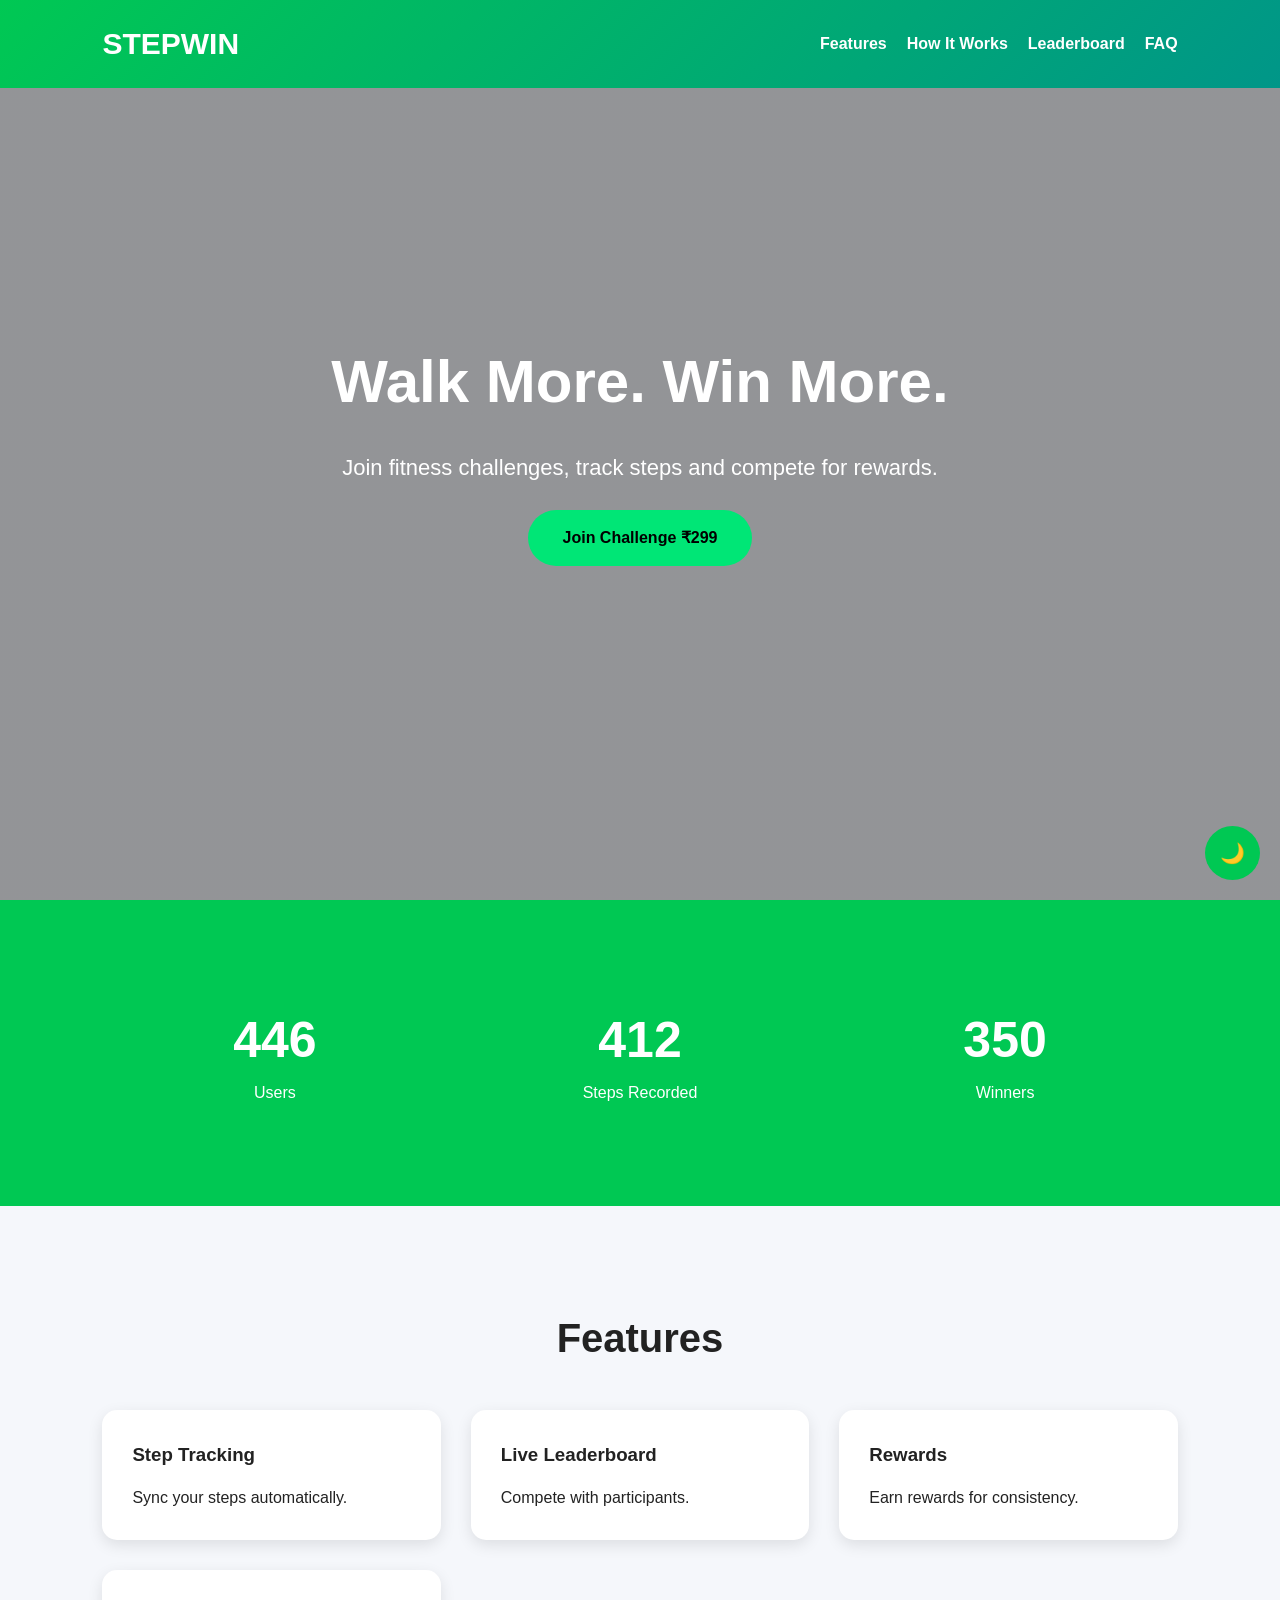
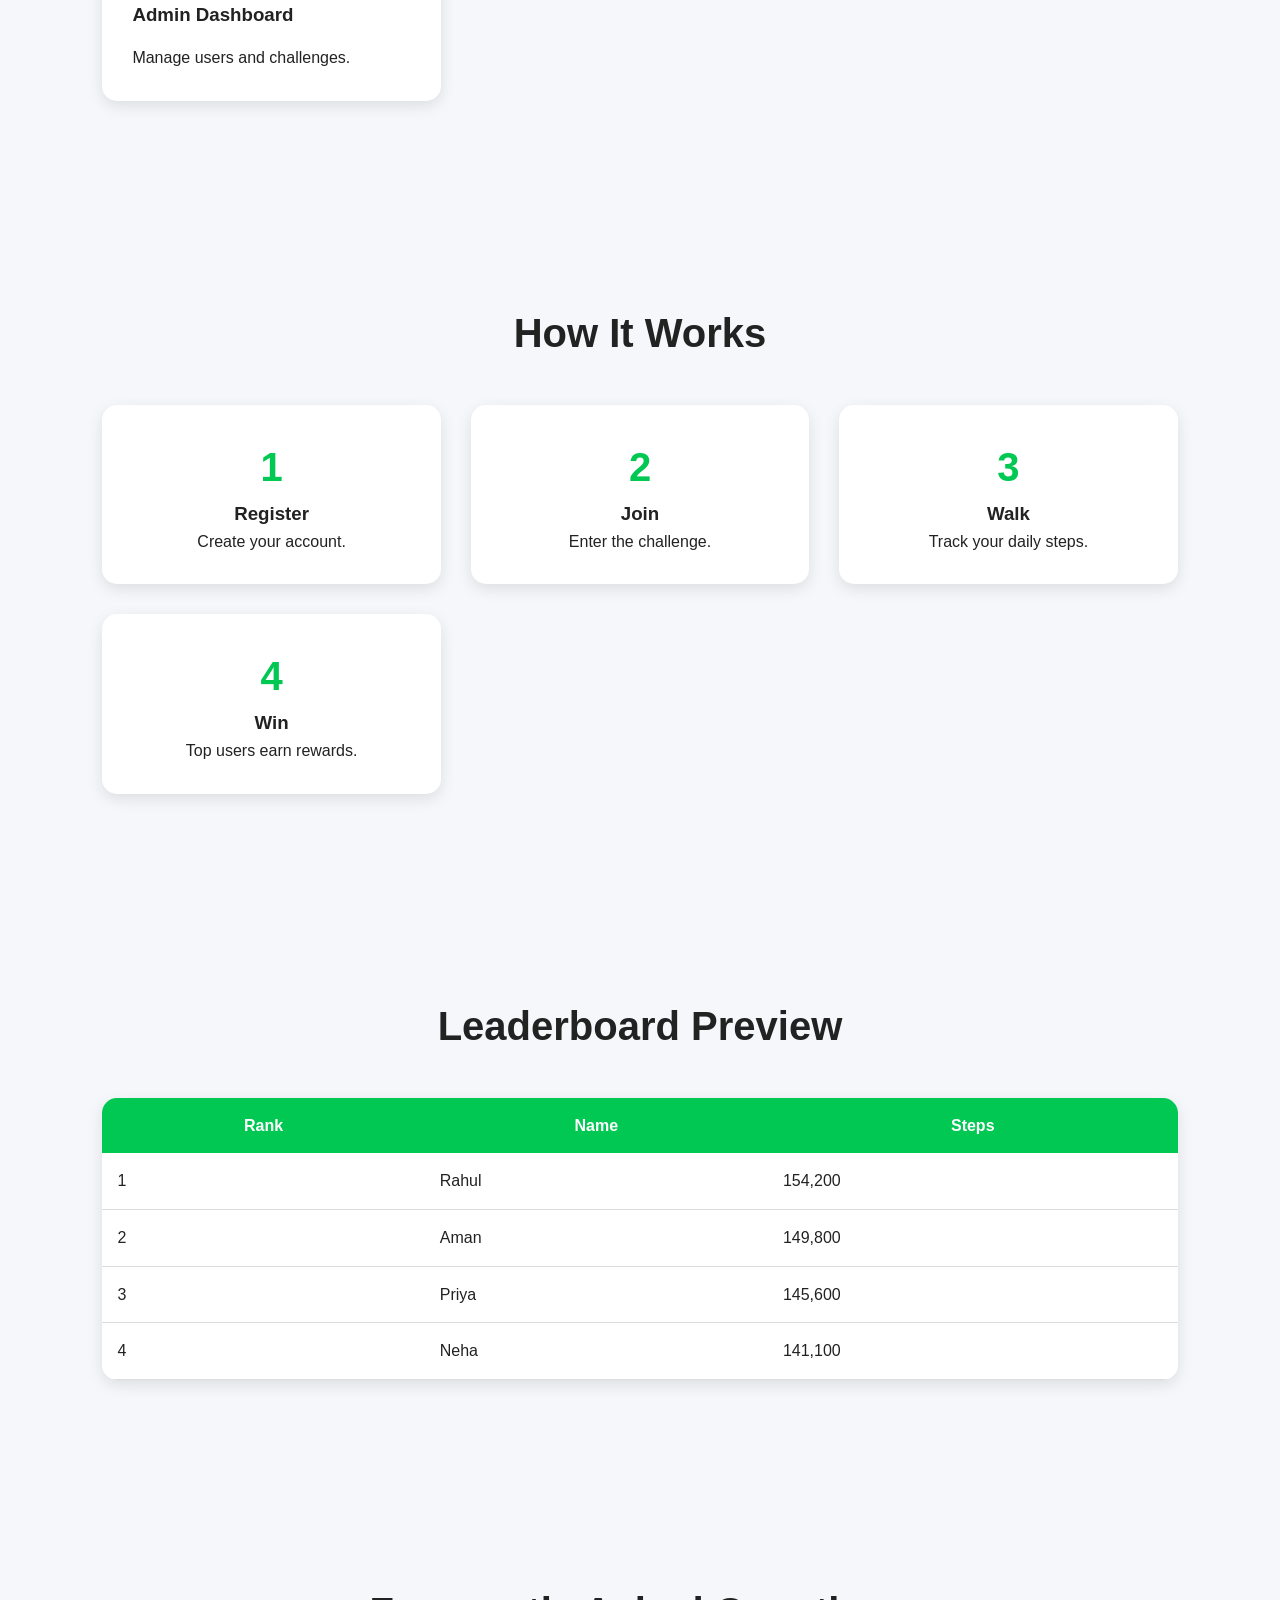
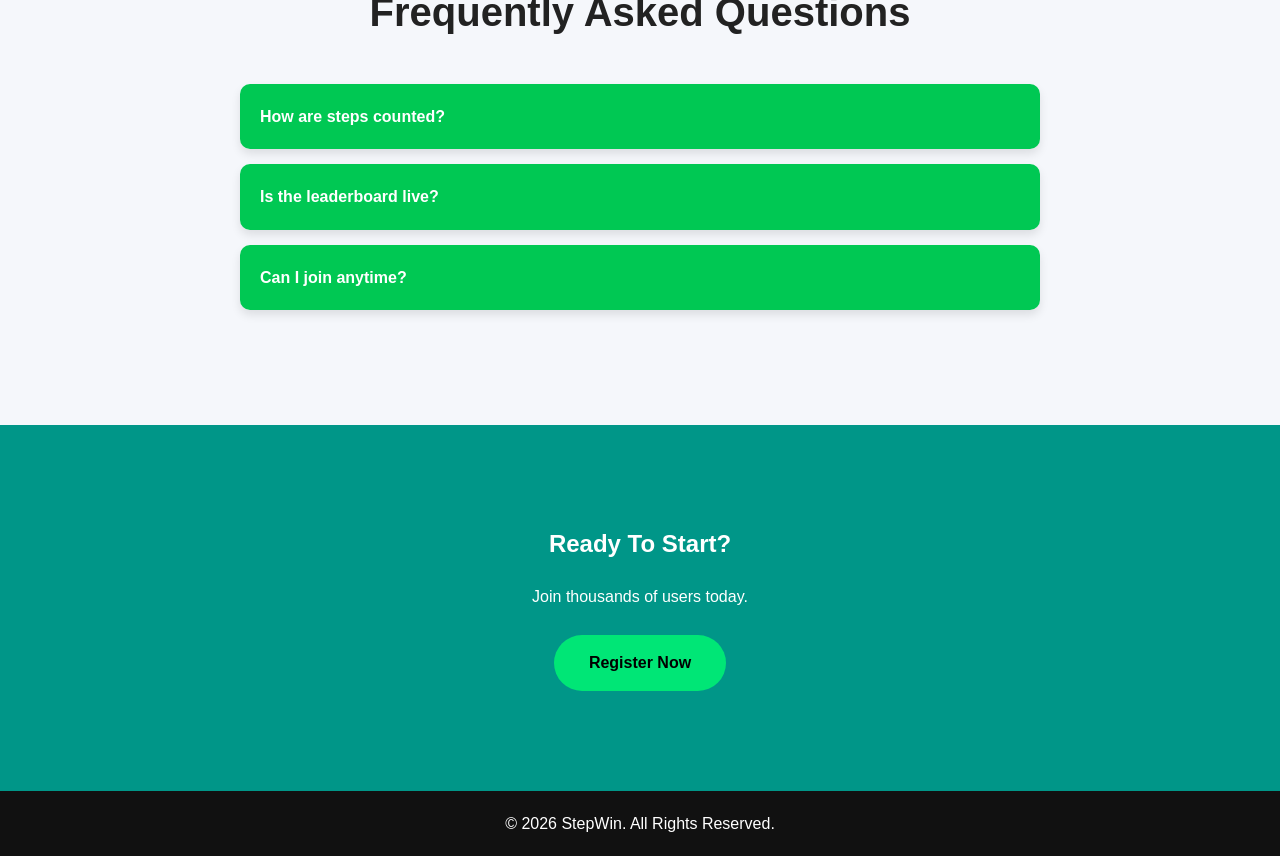
==== index.html @ 6394587a "Add initial HTML structure for StepWin app Initial commit of the StepWin application HTML structure," ====
<!DOCTYPE html>
<html lang="en">
<head>
<meta charset="UTF-8">
<meta name="viewport" content="width=device-width, initial-scale=1.0">
<title>StepWin - Walk More, Win More</title>

<style>
*{
margin:0;
padding:0;
box-sizing:border-box;
font-family:Arial, sans-serif;
}

body{
background:#f5f7fb;
color:#222;
line-height:1.6;
}

header{
background:linear-gradient(135deg,#00c853,#009688);
color:white;
padding:20px 8%;
position:fixed;
width:100%;
top:0;
z-index:1000;
}

nav{
display:flex;
justify-content:space-between;
align-items:center;
}

.logo{
font-size:30px;
font-weight:bold;
}

nav ul{
display:flex;
list-style:none;
gap:20px;
}

nav a{
color:white;
text-decoration:none;
font-weight:bold;
}

.hero{
height:100vh;
display:flex;
justify-content:center;
align-items:center;
text-align:center;
background:linear-gradient(rgba(0,0,0,.4),rgba(0,0,0,.4)),
url('https://images.unsplash.com/photo-1517836357463-d25dfeac3438?w=1200');
background-size:cover;
background-position:center;
color:white;
padding:20px;
}

.hero-content h1{
font-size:60px;
margin-bottom:20px;
}

.hero-content p{
font-size:22px;
margin-bottom:25px;
}

.btn{
display:inline-block;
padding:15px 35px;
background:#00e676;
color:black;
font-weight:bold;
border-radius:30px;
text-decoration:none;
transition:.3s;
}

.btn:hover{
background:white;
}

section{
padding:100px 8%;
}

.section-title{
text-align:center;
font-size:40px;
margin-bottom:40px;
}

.features{
display:grid;
grid-template-columns:repeat(auto-fit,minmax(250px,1fr));
gap:30px;
}

.card{
background:white;
padding:30px;
border-radius:15px;
box-shadow:0 5px 15px rgba(0,0,0,.1);
transition:.3s;
}

.card:hover{
transform:translateY(-10px);
}

.card h3{
margin-bottom:15px;
}

.stats{
background:#00c853;
color:white;
display:grid;
grid-template-columns:repeat(auto-fit,minmax(200px,1fr));
text-align:center;
gap:20px;
}

.stat-box h2{
font-size:50px;
}

.steps{
display:grid;
grid-template-columns:repeat(auto-fit,minmax(250px,1fr));
gap:30px;
}

.step{
background:white;
padding:30px;
border-radius:15px;
box-shadow:0 5px 15px rgba(0,0,0,.1);
text-align:center;
}

.step span{
font-size:40px;
font-weight:bold;
color:#00c853;
}

.leaderboard{
background:white;
border-radius:15px;
overflow:hidden;
box-shadow:0 5px 15px rgba(0,0,0,.1);
}

table{
width:100%;
border-collapse:collapse;
}

th{
background:#00c853;
color:white;
padding:15px;
}

td{
padding:15px;
border-bottom:1px solid #ddd;
}

.faq{
max-width:800px;
margin:auto;
}

.faq-item{
background:white;
margin-bottom:15px;
border-radius:10px;
overflow:hidden;
box-shadow:0 5px 10px rgba(0,0,0,.1);
}

.faq-question{
padding:20px;
cursor:pointer;
font-weight:bold;
background:#00c853;
color:white;
}

.faq-answer{
padding:20px;
display:none;
}

.contact{
text-align:center;
background:#009688;
color:white;
}

.contact h2{
margin-bottom:20px;
}

footer{
background:#111;
color:white;
text-align:center;
padding:20px;
}

.darkmode{
position:fixed;
right:20px;
bottom:20px;
padding:15px;
border:none;
border-radius:50%;
cursor:pointer;
background:#00c853;
font-size:20px;
}

.dark{
background:#121212;
color:white;
}

.dark .card,
.dark .step,
.dark .faq-item,
.dark .leaderboard{
background:#1e1e1e;
color:white;
}

.dark td{
border-color:#333;
}

@media(max-width:768px){

.hero-content h1{
font-size:40px;
}

.section-title{
font-size:30px;
}

nav ul{
display:none;
}

}
</style>
</head>

<body>

<header>
<nav>
<div class="logo">STEPWIN</div>

<ul>
<li><a href="#features">Features</a></li>
<li><a href="#how">How It Works</a></li>
<li><a href="#leaderboard">Leaderboard</a></li>
<li><a href="#faq">FAQ</a></li>
</ul>
</nav>
</header>

<section class="hero">
<div class="hero-content">
<h1>Walk More. Win More.</h1>
<p>Join fitness challenges, track steps and compete for rewards.</p>
<a href="#" class="btn">Join Challenge ₹299</a>
</div>
</section>

<section class="stats">
<div class="stat-box">
<h2 id="users">0</h2>
<p>Users</p>
</div>

<div class="stat-box">
<h2 id="steps">0</h2>
<p>Steps Recorded</p>
</div>

<div class="stat-box">
<h2 id="winners">0</h2>
<p>Winners</p>
</div>
</section>

<section id="features">
<h2 class="section-title">Features</h2>

<div class="features">

<div class="card">
<h3>Step Tracking</h3>
<p>Sync your steps automatically.</p>
</div>

<div class="card">
<h3>Live Leaderboard</h3>
<p>Compete with participants.</p>
</div>

<div class="card">
<h3>Rewards</h3>
<p>Earn rewards for consistency.</p>
</div>

<div class="card">
<h3>Admin Dashboard</h3>
<p>Manage users and challenges.</p>
</div>

</div>
</section>

<section id="how">
<h2 class="section-title">How It Works</h2>

<div class="steps">

<div class="step">
<span>1</span>
<h3>Register</h3>
<p>Create your account.</p>
</div>

<div class="step">
<span>2</span>
<h3>Join</h3>
<p>Enter the challenge.</p>
</div>

<div class="step">
<span>3</span>
<h3>Walk</h3>
<p>Track your daily steps.</p>
</div>

<div class="step">
<span>4</span>
<h3>Win</h3>
<p>Top users earn rewards.</p>
</div>

</div>
</section>

<section id="leaderboard">
<h2 class="section-title">Leaderboard Preview</h2>

<div class="leaderboard">

<table>

<tr>
<th>Rank</th>
<th>Name</th>
<th>Steps</th>
</tr>

<tr>
<td>1</td>
<td>Rahul</td>
<td>154,200</td>
</tr>

<tr>
<td>2</td>
<td>Aman</td>
<td>149,800</td>
</tr>

<tr>
<td>3</td>
<td>Priya</td>
<td>145,600</td>
</tr>

<tr>
<td>4</td>
<td>Neha</td>
<td>141,100</td>
</tr>

</table>

</div>
</section>

<section id="faq">
<h2 class="section-title">Frequently Asked Questions</h2>

<div class="faq">

<div class="faq-item">
<div class="faq-question">How are steps counted?</div>
<div class="faq-answer">
Automatically through supported health apps.
</div>
</div>

<div class="faq-item">
<div class="faq-question">Is the leaderboard live?</div>
<div class="faq-answer">
Yes, rankings update automatically.
</div>
</div>

<div class="faq-item">
<div class="faq-question">Can I join anytime?</div>
<div class="faq-answer">
You can join active challenges.
</div>
</div>

</div>
</section>

<section class="contact">
<h2>Ready To Start?</h2>
<p>Join thousands of users today.</p>
<br>
<a href="#" class="btn">Register Now</a>
</section>

<footer>
<p>© 2026 StepWin. All Rights Reserved.</p>
</footer>

<button class="darkmode">🌙</button>

<script>

function animateValue(id,start,end,duration){

let obj=document.getElementById(id);

let range=end-start;

let current=start;

let increment=end>start?1:-1;

let stepTime=Math.abs(Math.floor(duration/range));

let timer=setInterval(function(){

current+=increment;

obj.innerHTML=current.toLocaleString();

if(current==end){
clearInterval(timer);
}

},stepTime);

}

animateValue("users",0,12000,2000);
animateValue("steps",0,500000,3000);
animateValue("winners",0,350,2000);

document.querySelectorAll(".faq-question")
.forEach(item=>{

item.addEventListener("click",()=>{

let answer=item.nextElementSibling;

if(answer.style.display==="block"){
answer.style.display="none";
}else{
answer.style.display="block";
}

});

});

let dark=document.querySelector(".darkmode");

dark.addEventListener("click",()=>{

document.body.classList.toggle("dark");

});

</script>

</body>
</html>
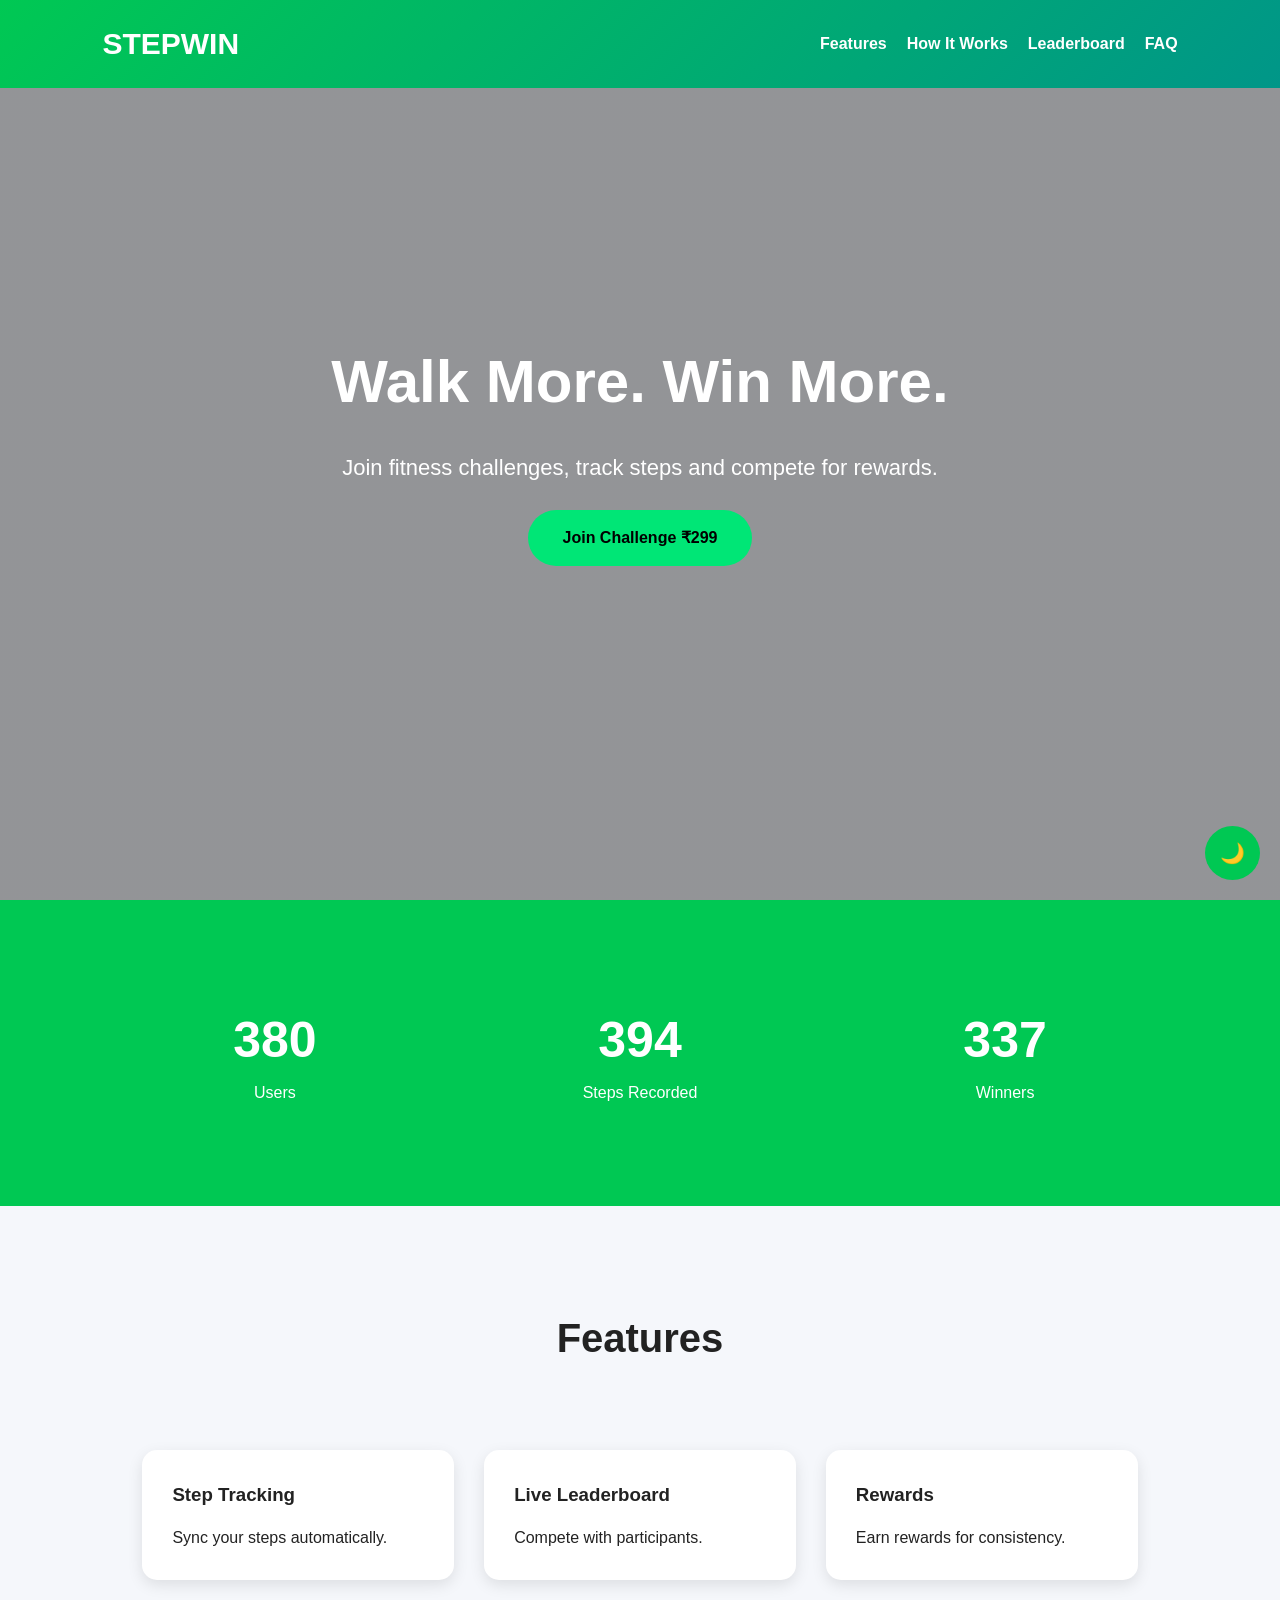
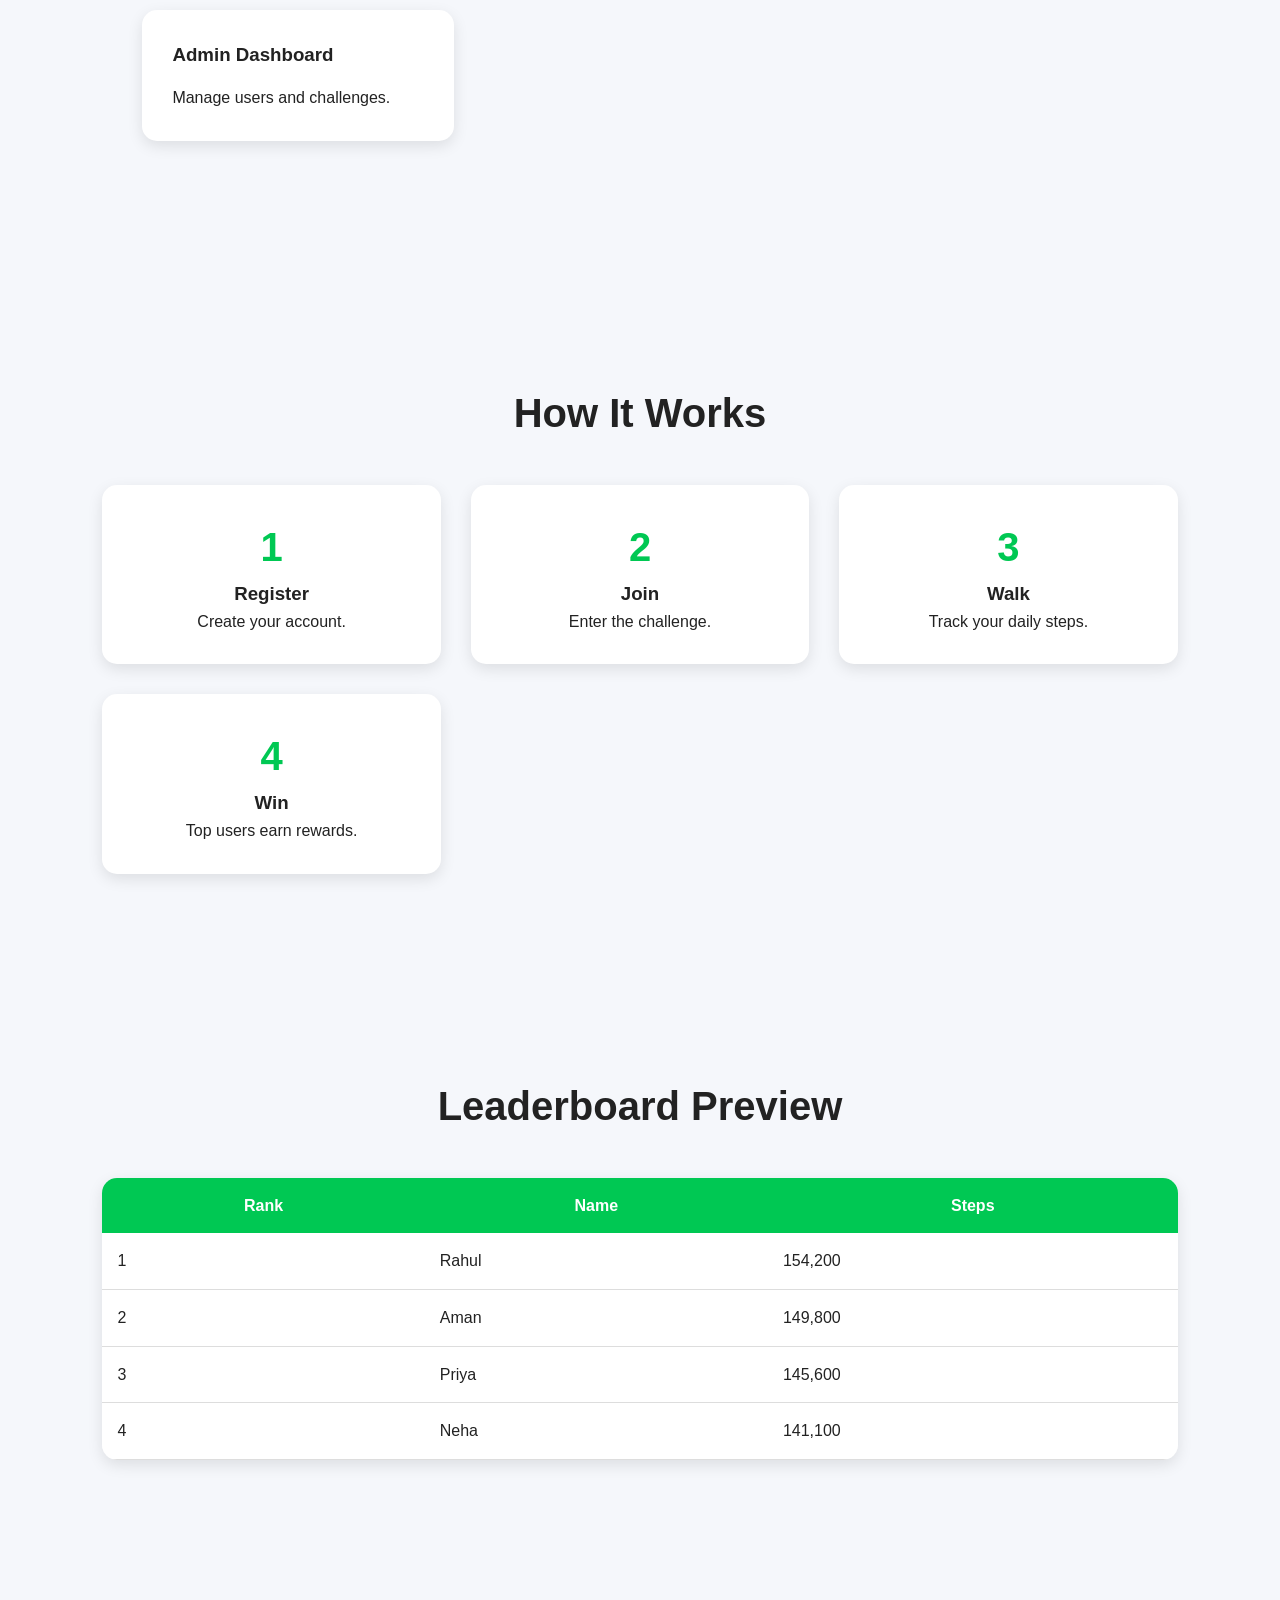
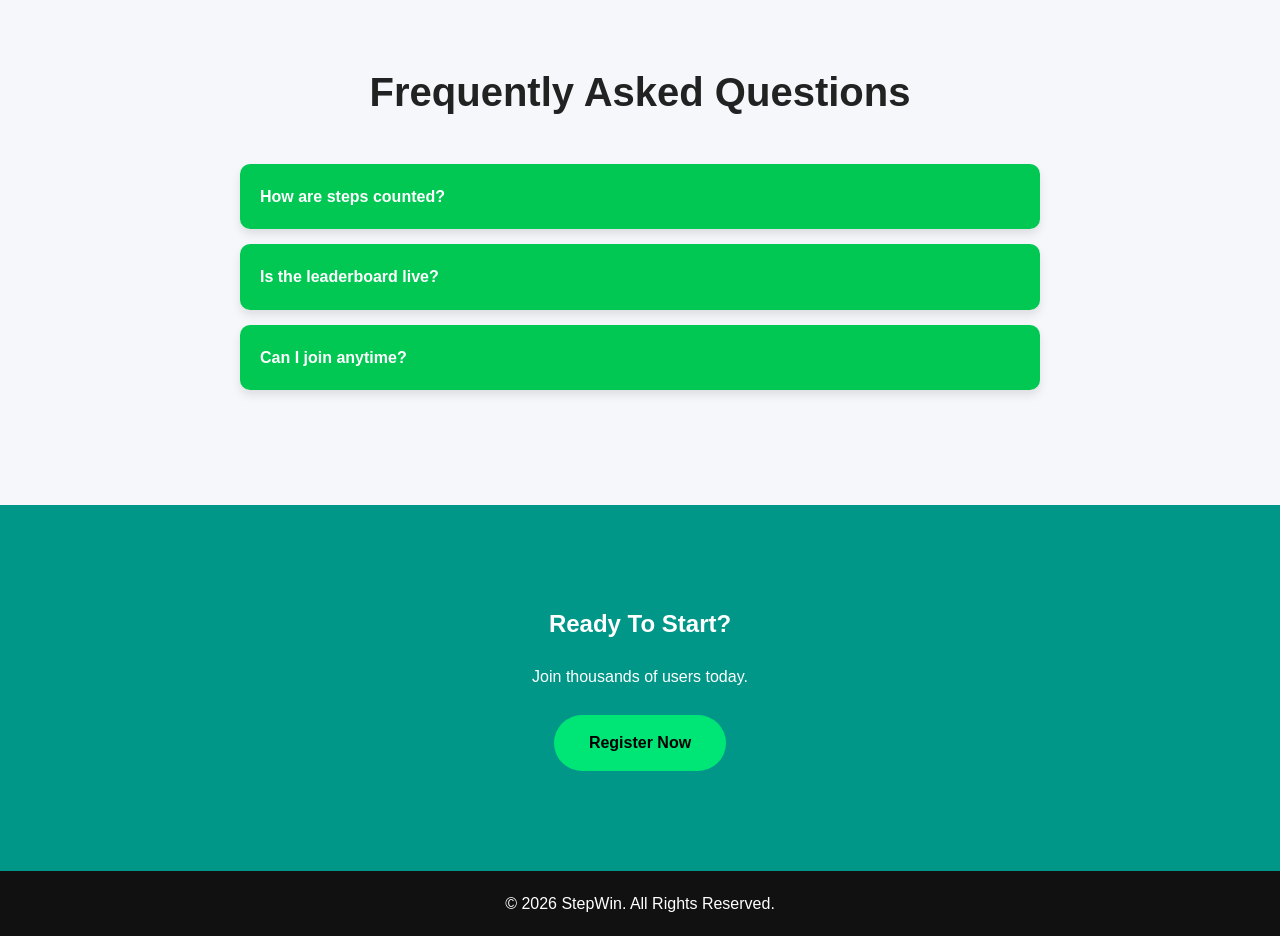
==== commit 8b1a7707: "Add stylesheet and script links to index.html" ====
--- a/index.html
+++ b/index.html
@@ -4,7 +4,11 @@
 <meta charset="UTF-8">
 <meta name="viewport" content="width=device-width, initial-scale=1.0">
 <title>StepWin - Walk More, Win More</title>
-
+  
+<link rel="stylesheet" href="style.css">
+<script src="script.js" defer></script>
+
+</head>
 <style>
 *{
 margin:0;
--- a/style.css
+++ b/style.css
@@ -0,0 +1,36 @@
+body{
+    margin:0;
+    font-family:Arial,sans-serif;
+    background:#f5f7fb;
+}
+
+.hero{
+    text-align:center;
+    padding:120px 20px;
+    background:linear-gradient(135deg,#00c853,#009688);
+    color:white;
+}
+
+.btn{
+    display:inline-block;
+    padding:12px 25px;
+    background:white;
+    color:#00c853;
+    text-decoration:none;
+    border-radius:25px;
+    font-weight:bold;
+}
+
+.features{
+    display:grid;
+    grid-template-columns:repeat(auto-fit,minmax(250px,1fr));
+    gap:20px;
+    padding:40px;
+}
+
+.card{
+    background:white;
+    padding:20px;
+    border-radius:12px;
+    box-shadow:0 2px 10px rgba(0,0,0,0.1);
+}
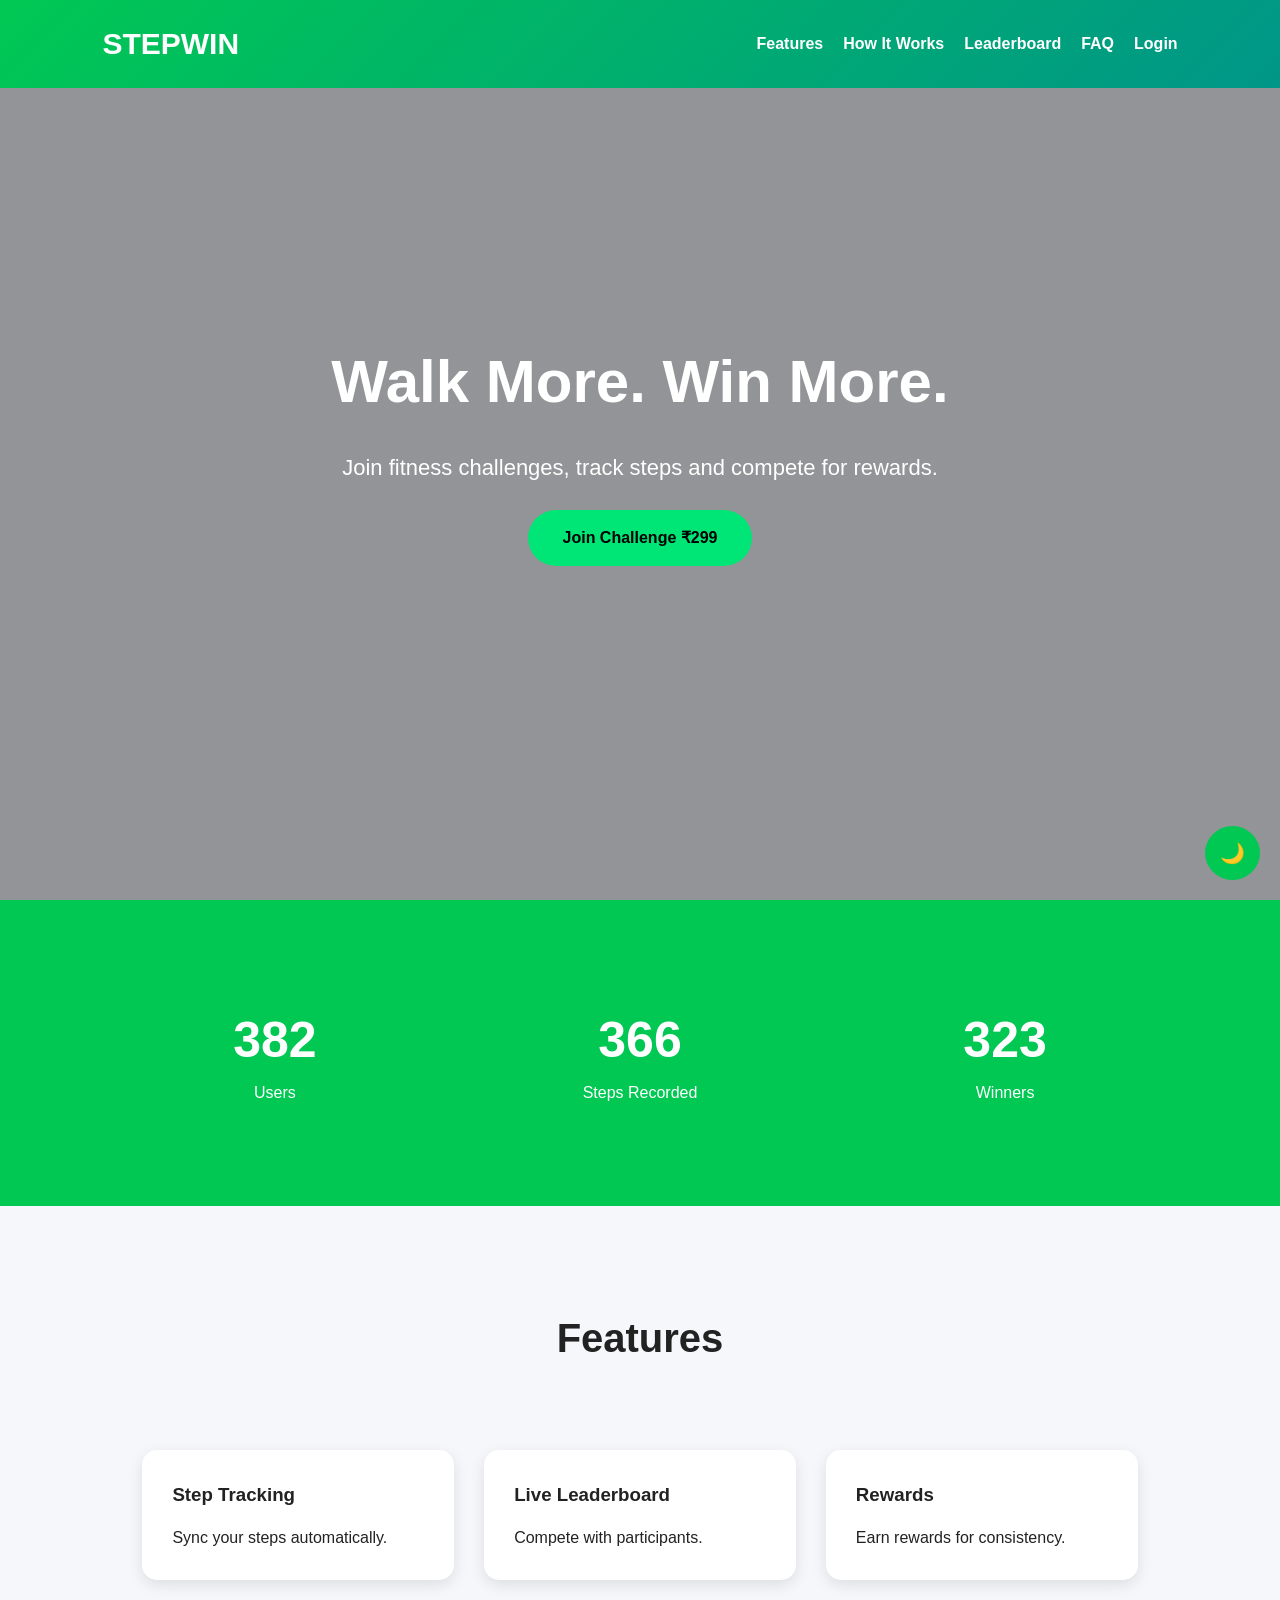
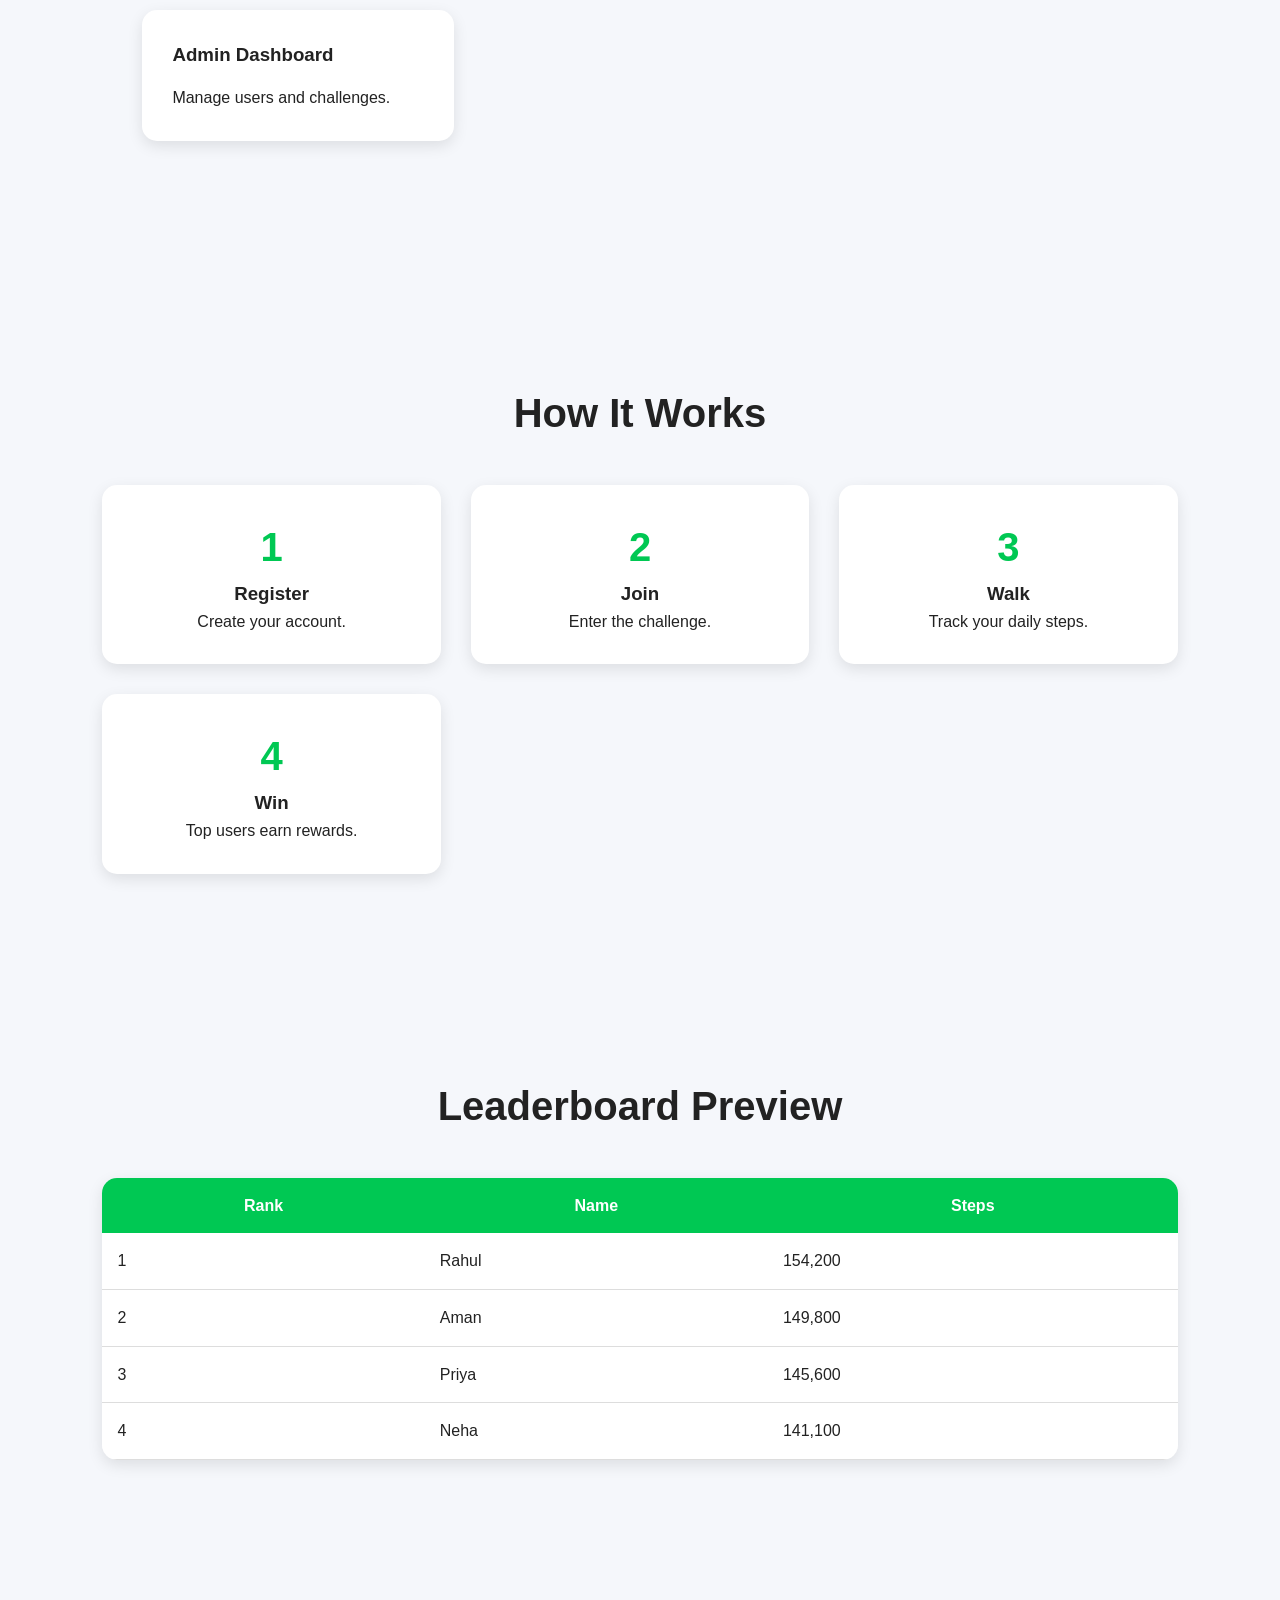
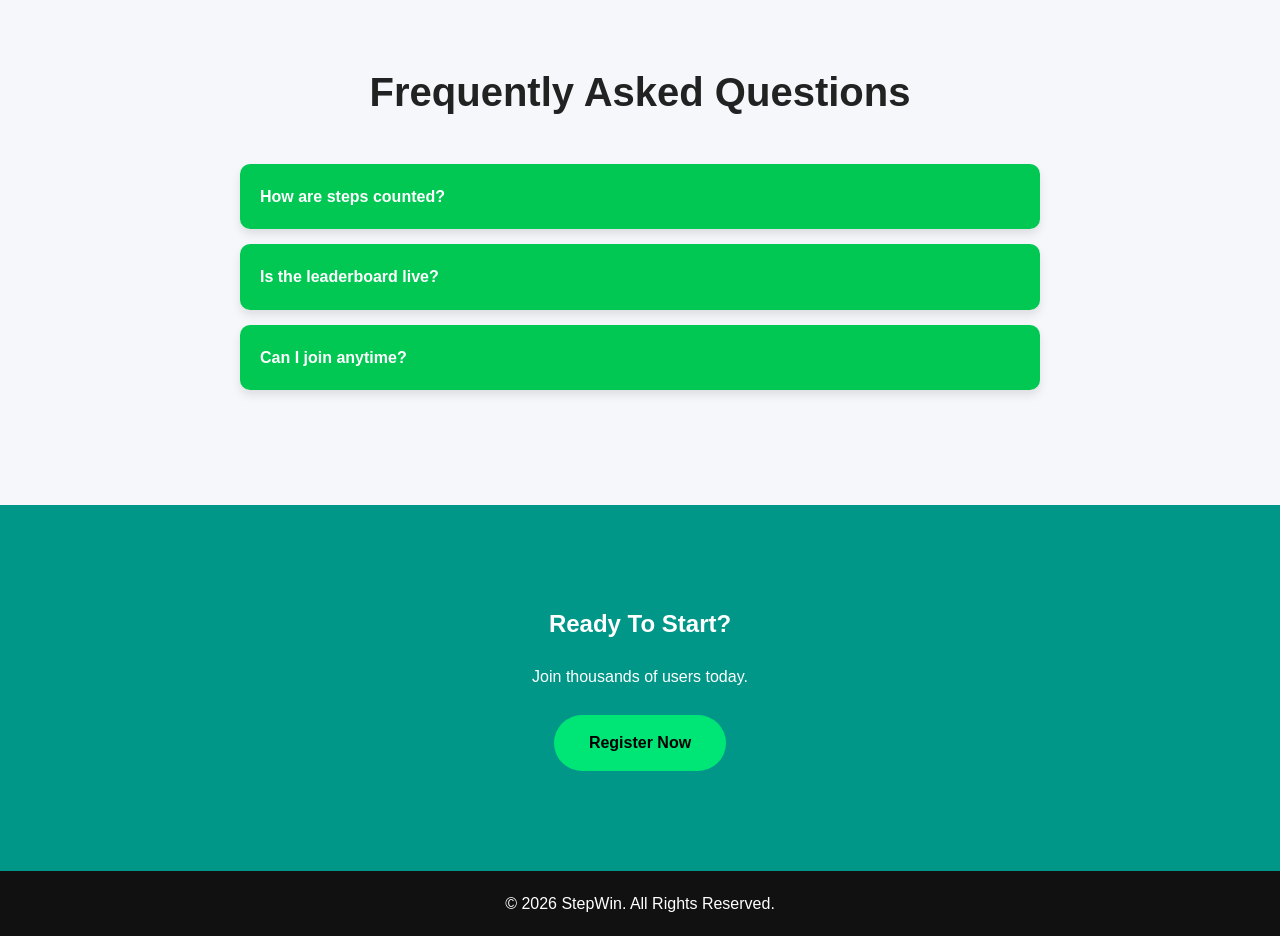
==== commit f9049ad6: "Add login link to navigation menu" ====
--- a/index.html
+++ b/index.html
@@ -284,6 +284,7 @@
 <li><a href="#how">How It Works</a></li>
 <li><a href="#leaderboard">Leaderboard</a></li>
 <li><a href="#faq">FAQ</a></li>
+ <liv><a href="login.html">Login</a></liv>
 </ul>
 </nav>
 </header>
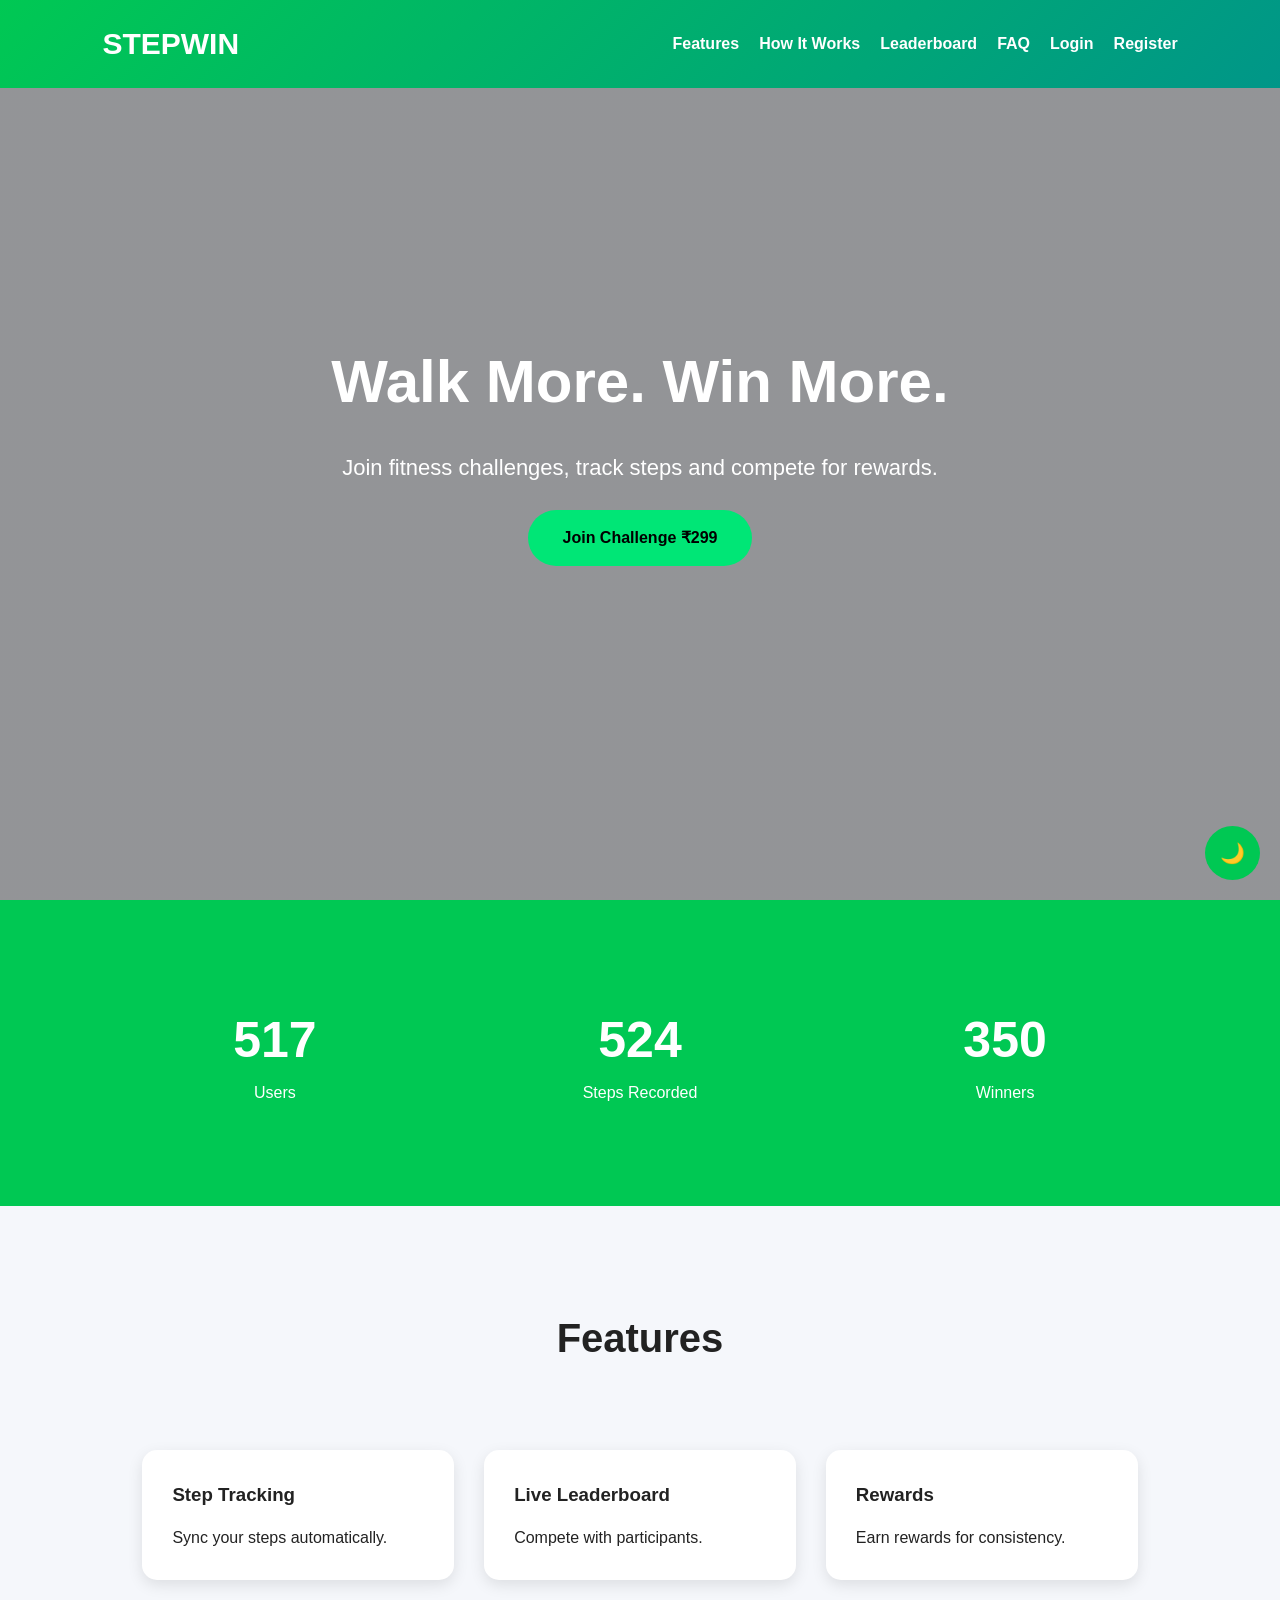
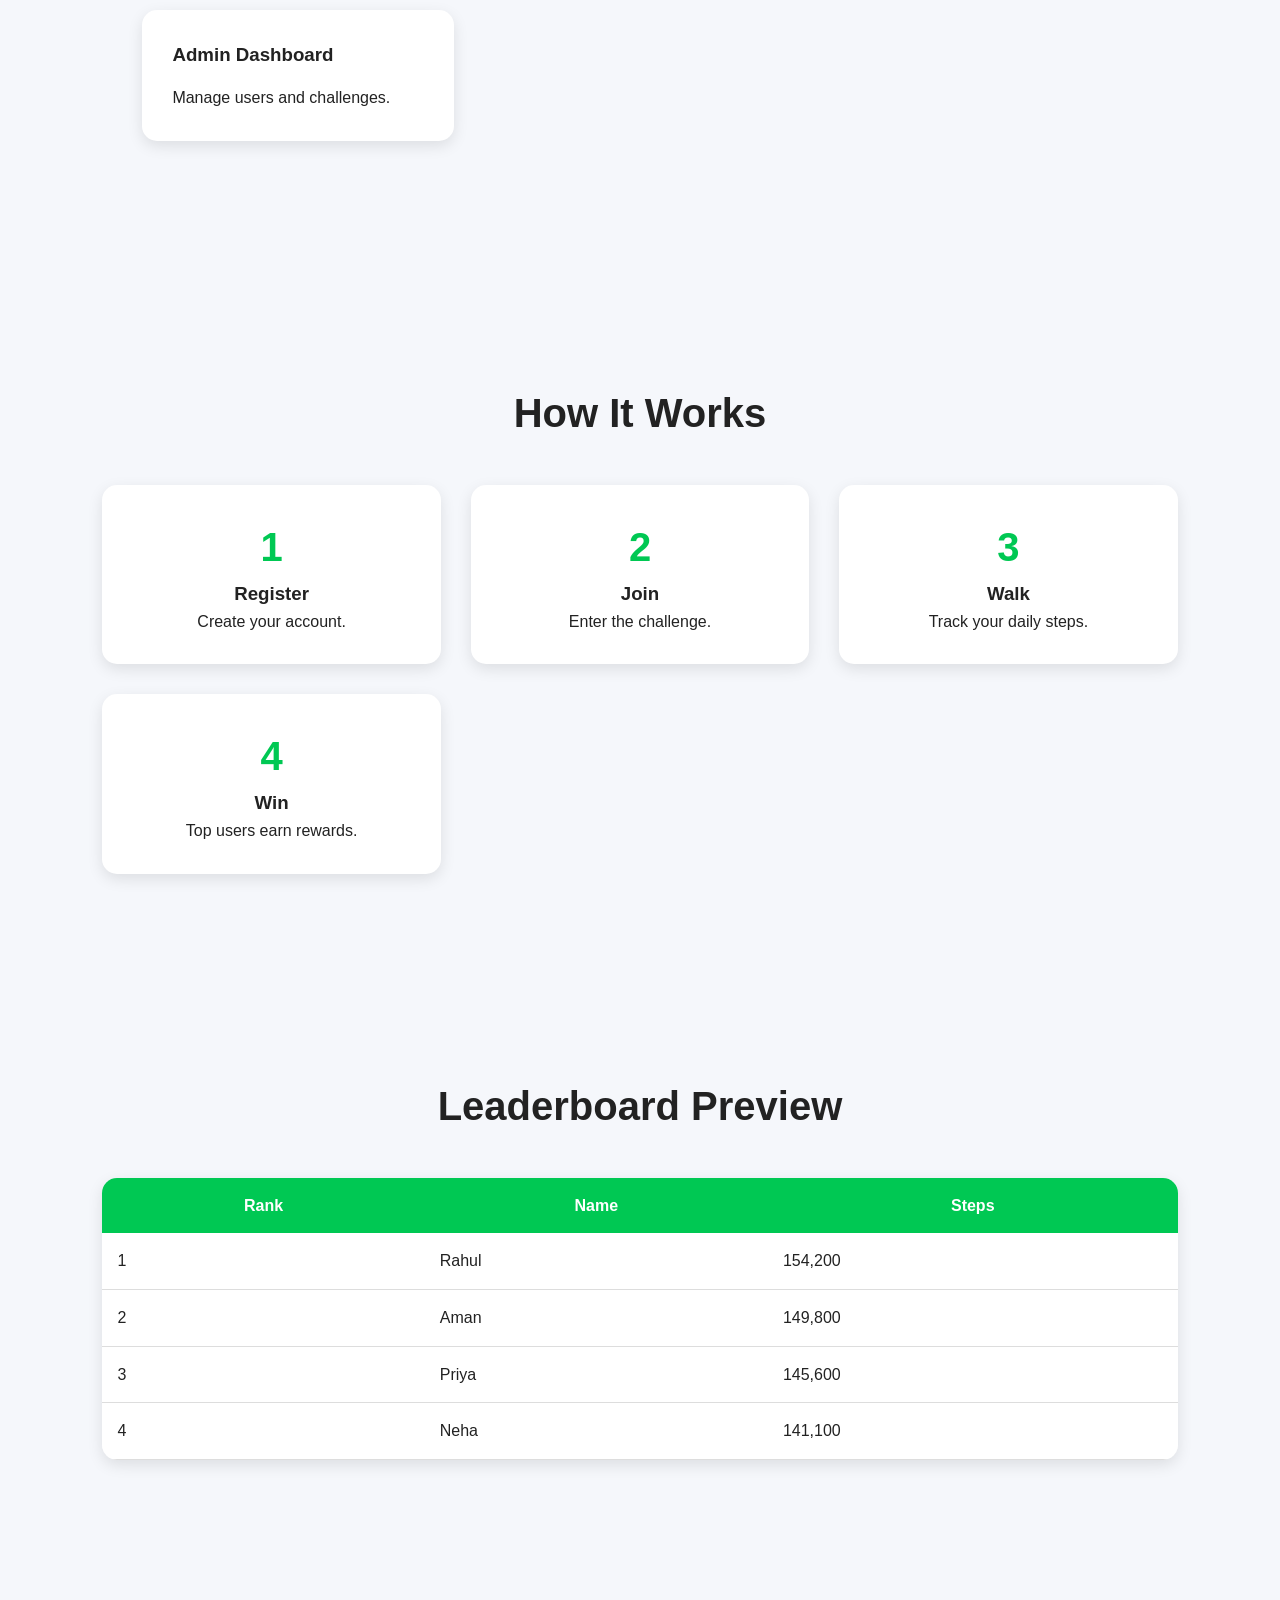
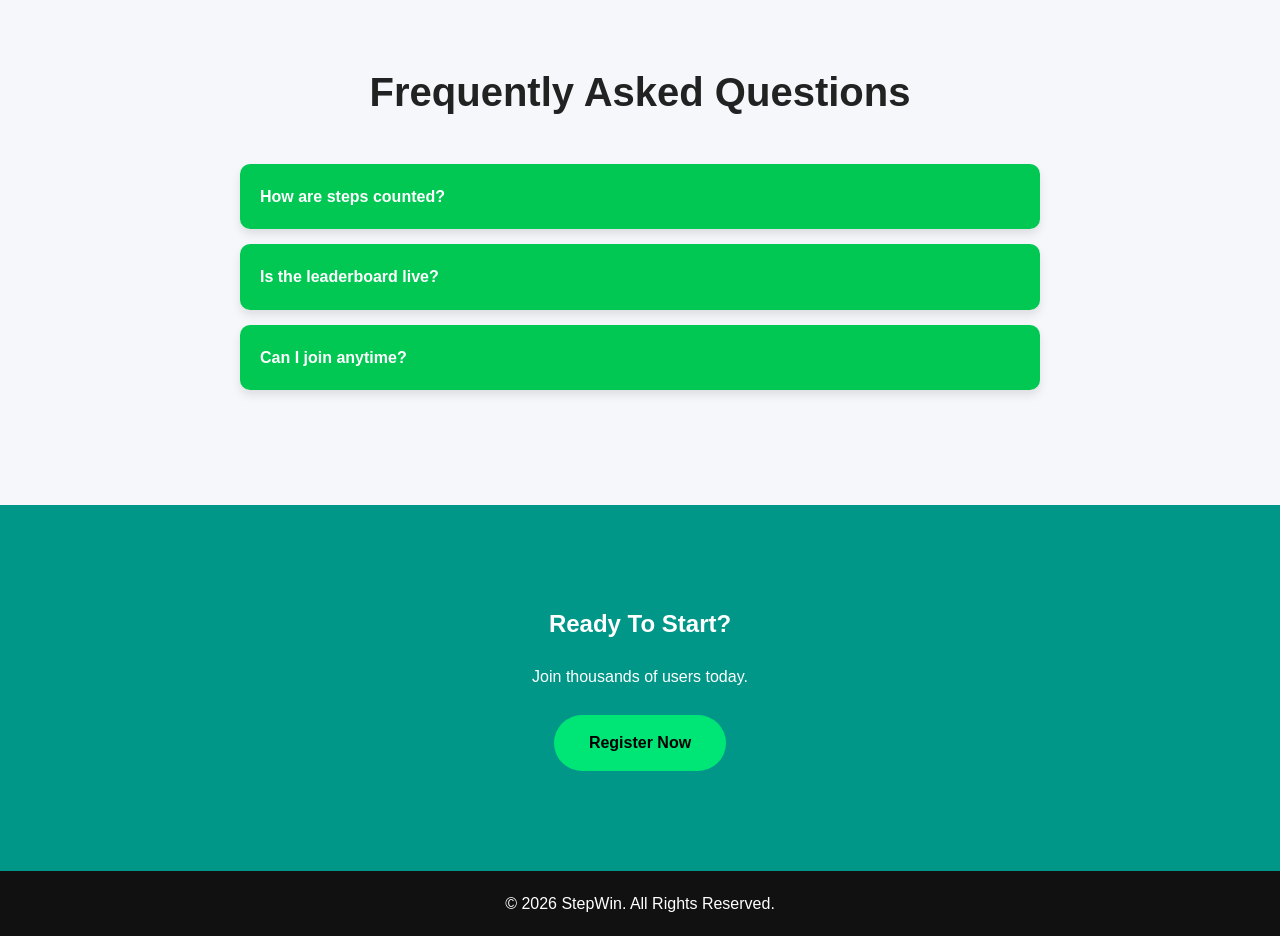
==== commit 63ac13a4: "Add Register link to navigation menu" ====
--- a/index.html
+++ b/index.html
@@ -285,6 +285,7 @@
 <li><a href="#leaderboard">Leaderboard</a></li>
 <li><a href="#faq">FAQ</a></li>
  <liv><a href="login.html">Login</a></liv>
+  <li><a href="register.html">Register</a></li>
 </ul>
 </nav>
 </header>
